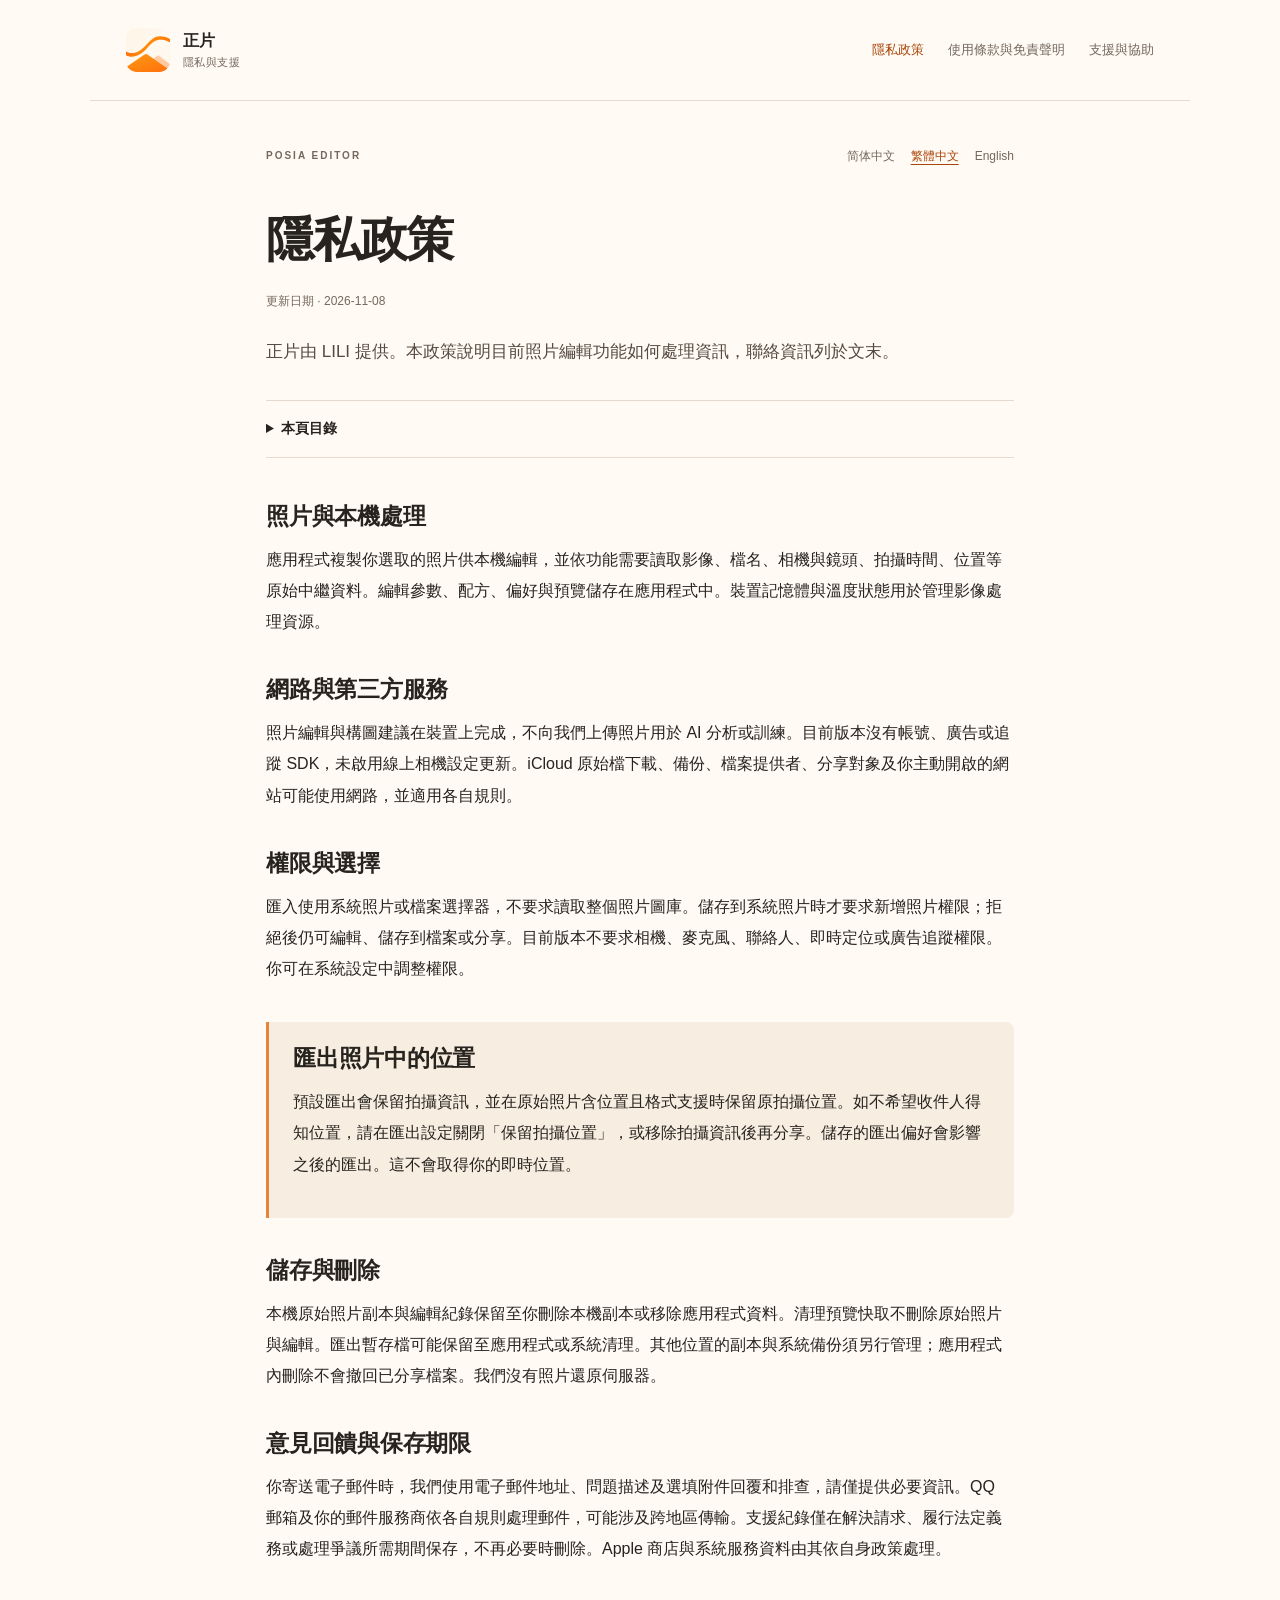
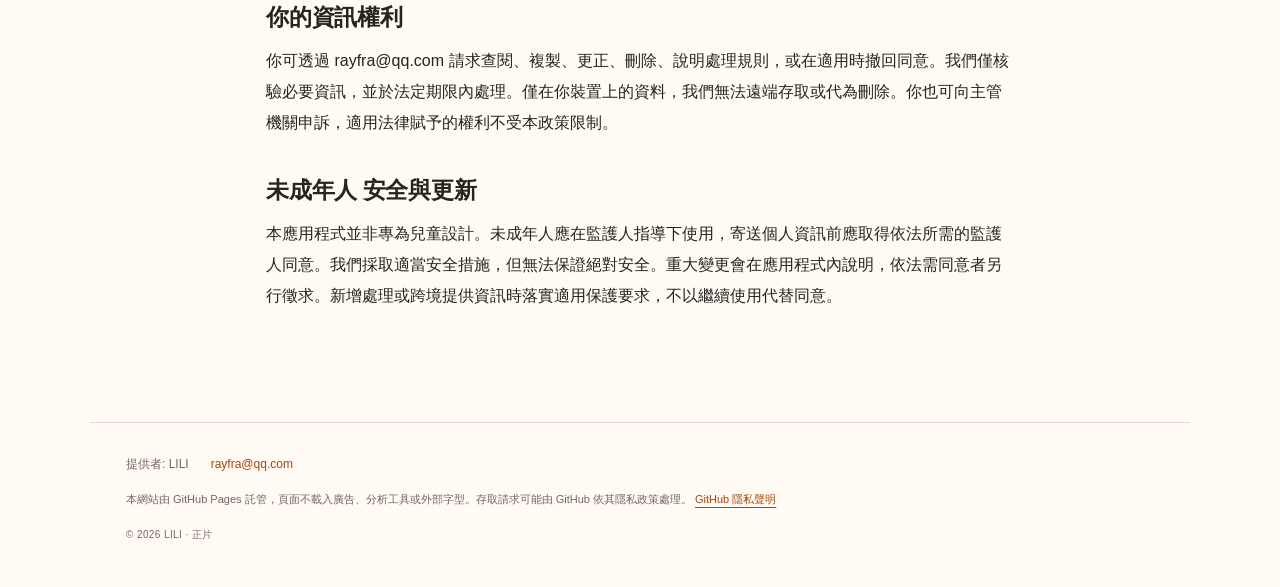
==== privacy-zh-Hant.html @ 7c78d697 "Publish Posia Editor privacy, terms and support pages" ====
<!doctype html>
<html lang="zh-Hant"><head><meta charset="utf-8"><meta name="viewport" content="width=device-width,initial-scale=1">
<title>隱私政策 · 正片</title><meta name="description" content="照片編輯與構圖。這裡提供隱私政策、使用條款和使用協助。">
<link rel="icon" href="icon.svg" type="image/svg+xml"><link rel="stylesheet" href="styles.css"></head>
<body><a class="skip" href="#main">跳到正文</a>
<header class="site-header"><a class="brand" href="index-zh-Hant.html"><img src="icon.svg" width="44" height="44" alt=""><span>正片<small>隱私與支援</small></span></a><nav aria-label="隱私與支援"><a href="privacy-zh-Hant.html" aria-current="page">隱私政策</a><a href="terms-zh-Hant.html">使用條款與免責聲明</a><a href="support-zh-Hant.html">支援與協助</a></nav></header>
<main id="main"><div class="page-top"><span class="eyebrow">POSIA EDITOR</span><nav class="languages" aria-label="語言"><a href="privacy.html" lang="zh-Hans" hreflang="zh-Hans">简体中文</a><a href="privacy-zh-Hant.html" lang="zh-Hant" hreflang="zh-Hant" aria-current="page">繁體中文</a><a href="privacy-en.html" lang="en" hreflang="en">English</a></nav></div><h1>隱私政策</h1><p class="revision">更新日期 · <time datetime="2026-11-08">2026-11-08</time></p><p class="intro">正片由 LILI 提供。本政策說明目前照片編輯功能如何處理資訊，聯絡資訊列於文末。</p><details class="contents"><summary>本頁目錄</summary><ol><li><a href="#local">照片與本機處理</a></li><li><a href="#network">網路與第三方服務</a></li><li><a href="#permissions">權限與選擇</a></li><li><a href="#export">匯出照片中的位置</a></li><li><a href="#storage">儲存與刪除</a></li><li><a href="#support">意見回饋與保存期限</a></li><li><a href="#rights">你的資訊權利</a></li><li><a href="#children-updates">未成年人 安全與更新</a></li></ol></details><article><section id="local"><h2>照片與本機處理</h2><p>應用程式複製你選取的照片供本機編輯，並依功能需要讀取影像、檔名、相機與鏡頭、拍攝時間、位置等原始中繼資料。編輯參數、配方、偏好與預覽儲存在應用程式中。裝置記憶體與溫度狀態用於管理影像處理資源。</p></section><section id="network"><h2>網路與第三方服務</h2><p>照片編輯與構圖建議在裝置上完成，不向我們上傳照片用於 AI 分析或訓練。目前版本沒有帳號、廣告或追蹤 SDK，未啟用線上相機設定更新。iCloud 原始檔下載、備份、檔案提供者、分享對象及你主動開啟的網站可能使用網路，並適用各自規則。</p></section><section id="permissions"><h2>權限與選擇</h2><p>匯入使用系統照片或檔案選擇器，不要求讀取整個照片圖庫。儲存到系統照片時才要求新增照片權限；拒絕後仍可編輯、儲存到檔案或分享。目前版本不要求相機、麥克風、聯絡人、即時定位或廣告追蹤權限。你可在系統設定中調整權限。</p></section><section id="export" class="important"><h2>匯出照片中的位置</h2><p>預設匯出會保留拍攝資訊，並在原始照片含位置且格式支援時保留原拍攝位置。如不希望收件人得知位置，請在匯出設定關閉「保留拍攝位置」，或移除拍攝資訊後再分享。儲存的匯出偏好會影響之後的匯出。這不會取得你的即時位置。</p></section><section id="storage"><h2>儲存與刪除</h2><p>本機原始照片副本與編輯紀錄保留至你刪除本機副本或移除應用程式資料。清理預覽快取不刪除原始照片與編輯。匯出暫存檔可能保留至應用程式或系統清理。其他位置的副本與系統備份須另行管理；應用程式內刪除不會撤回已分享檔案。我們沒有照片還原伺服器。</p></section><section id="support"><h2>意見回饋與保存期限</h2><p>你寄送電子郵件時，我們使用電子郵件地址、問題描述及選填附件回覆和排查，請僅提供必要資訊。QQ 郵箱及你的郵件服務商依各自規則處理郵件，可能涉及跨地區傳輸。支援紀錄僅在解決請求、履行法定義務或處理爭議所需期間保存，不再必要時刪除。Apple 商店與系統服務資料由其依自身政策處理。</p></section><section id="rights"><h2>你的資訊權利</h2><p>你可透過 rayfra@qq.com 請求查閱、複製、更正、刪除、說明處理規則，或在適用時撤回同意。我們僅核驗必要資訊，並於法定期限內處理。僅在你裝置上的資料，我們無法遠端存取或代為刪除。你也可向主管機關申訴，適用法律賦予的權利不受本政策限制。</p></section><section id="children-updates"><h2>未成年人 安全與更新</h2><p>本應用程式並非專為兒童設計。未成年人應在監護人指導下使用，寄送個人資訊前應取得依法所需的監護人同意。我們採取適當安全措施，但無法保證絕對安全。重大變更會在應用程式內說明，依法需同意者另行徵求。新增處理或跨境提供資訊時落實適用保護要求，不以繼續使用代替同意。</p></section></article></main>
<footer><div class="contact-line">提供者: LILI<a href="mailto:rayfra@qq.com">rayfra@qq.com</a></div>
<p>本網站由 GitHub Pages 託管，頁面不載入廣告、分析工具或外部字型。存取請求可能由 GitHub 依其隱私政策處理。 <a href="https://docs.github.com/en/site-policy/privacy-policies/github-privacy-statement">GitHub 隱私聲明</a></p><small>© 2026 LILI · 正片</small></footer></body></html>
---- styles.css ----
:root{color-scheme:light;--paper:#fffaf4;--ink:#27231f;--muted:#73685e;--accent:#aa4508;--line:#e5dacf;--wash:#f7ede0}
*{box-sizing:border-box}html{scroll-padding-top:24px}body{margin:0;background:var(--paper);color:var(--ink);font-family:"Avenir Next","PingFang SC","Microsoft YaHei",sans-serif;font-size:16px;line-height:1.85}a{color:var(--accent);text-underline-offset:4px}a:focus-visible,summary:focus-visible{outline:3px solid var(--accent);outline-offset:5px;border-radius:3px}.skip{position:absolute;left:12px;top:-80px;background:var(--paper);padding:8px 16px;z-index:5}.skip:focus{top:12px}
.site-header{max-width:1100px;margin:auto;padding:28px 36px;display:flex;align-items:center;justify-content:space-between;gap:24px;border-bottom:1px solid var(--line)}.brand{display:flex;align-items:center;gap:13px;text-decoration:none;color:var(--ink);font-weight:650;line-height:1.35}.brand img{display:block}.brand small{display:block;font-size:11px;color:var(--muted);font-weight:400;letter-spacing:.04em;margin-top:4px}.site-header nav{display:flex;gap:24px;font-size:13px}.site-header nav a{color:var(--muted);text-decoration:none}.site-header nav a[aria-current],.site-header nav a:hover{color:var(--accent)}
main{max-width:820px;min-height:50vh;margin:auto;padding:44px 36px 72px}.page-top{display:flex;align-items:center;justify-content:space-between;gap:16px;margin-bottom:42px}.eyebrow{color:var(--muted);font-size:10px;letter-spacing:.2em;font-weight:650}.languages{display:flex;gap:16px;font-size:12px}.languages a{text-decoration:none;color:var(--muted)}.languages a[aria-current]{color:var(--accent);text-decoration:underline}h1,h2{font-family:"Iowan Old Style","Palatino Linotype","Songti SC","Noto Serif CJK SC",serif;font-weight:600;line-height:1.3}h1{font-size:clamp(30px,5vw,48px);letter-spacing:-.025em;margin:0 0 18px}.home-title{font-size:clamp(46px,7vw,68px);margin:8px 0 24px}.revision{font-size:12px;color:var(--muted);margin:0 0 24px}.intro{font-size:17px;color:#554a40;line-height:1.9;margin:0 0 32px;max-width:690px}.contents{border-top:1px solid var(--line);border-bottom:1px solid var(--line);padding:15px 0;margin:32px 0 44px;font-size:14px}.contents summary{cursor:pointer;font-weight:600}.contents ol{padding-inline-start:24px}.contents a{text-decoration:none}article section{margin:0 0 38px;scroll-margin-top:24px}h2{font-size:23px;letter-spacing:-.01em;margin:0 0 12px}p{margin:0 0 16px;overflow-wrap:anywhere}article section p{line-height:1.95}.important{padding:22px 24px;background:var(--wash);border-inline-start:3px solid #e8843a;border-radius:0 8px 8px 0}
.directory{margin-top:50px;border-top:1px solid var(--line)}.directory-row{display:flex;justify-content:space-between;gap:20px;padding:28px 0;border-bottom:1px solid var(--line);text-decoration:none;color:var(--ink)}.directory-row h2{font-size:24px;margin-bottom:7px}.directory-row p{font-size:14px;margin:0;color:var(--muted)}.directory-row>span{font-size:24px;color:var(--accent)}.directory-row:hover h2{color:var(--accent)}.contact-box{border:1px solid var(--line);border-radius:10px;padding:22px 26px;display:flex;flex-direction:column;gap:4px;margin:30px 0 50px}.contact-box>span,.contact-box small{font-size:12px;color:var(--muted)}.contact-box>a{font-size:clamp(20px,4vw,28px);font-weight:500;text-decoration:none;width:fit-content}.contact-box>a span{font-size:20px;margin-inline-start:8px}
footer{max-width:1100px;margin:auto;border-top:1px solid var(--line);padding:30px 36px 42px;color:var(--muted);font-size:12px}footer p{max-width:760px;font-size:11px;margin:14px 0}.contact-line{display:flex;gap:22px;flex-wrap:wrap}.contact-line a{text-decoration:none}footer small{font-size:10px;letter-spacing:.04em}
@media(max-width:650px){.site-header{padding:20px;align-items:flex-start;flex-direction:column;gap:18px}.site-header nav{gap:20px;flex-wrap:wrap;font-size:12px}main{padding:28px 20px 52px}.page-top{flex-wrap:wrap;gap:18px;margin-bottom:32px}.eyebrow{font-size:9px}.languages{gap:15px}.intro{font-size:16px}h2{font-size:21px}.important{padding:18px}.contact-box{padding:20px}footer{padding:26px 20px 32px}.directory-row{padding:24px 0}}@media(prefers-reduced-motion:no-preference){a{transition:color .15s ease}}@media print{.site-header,.page-top,.contents{display:none}body{background:white;color:black}main{max-width:none;padding:0}.important{border:1px solid #777;background:none}footer{padding:16px 0}a{color:inherit}}
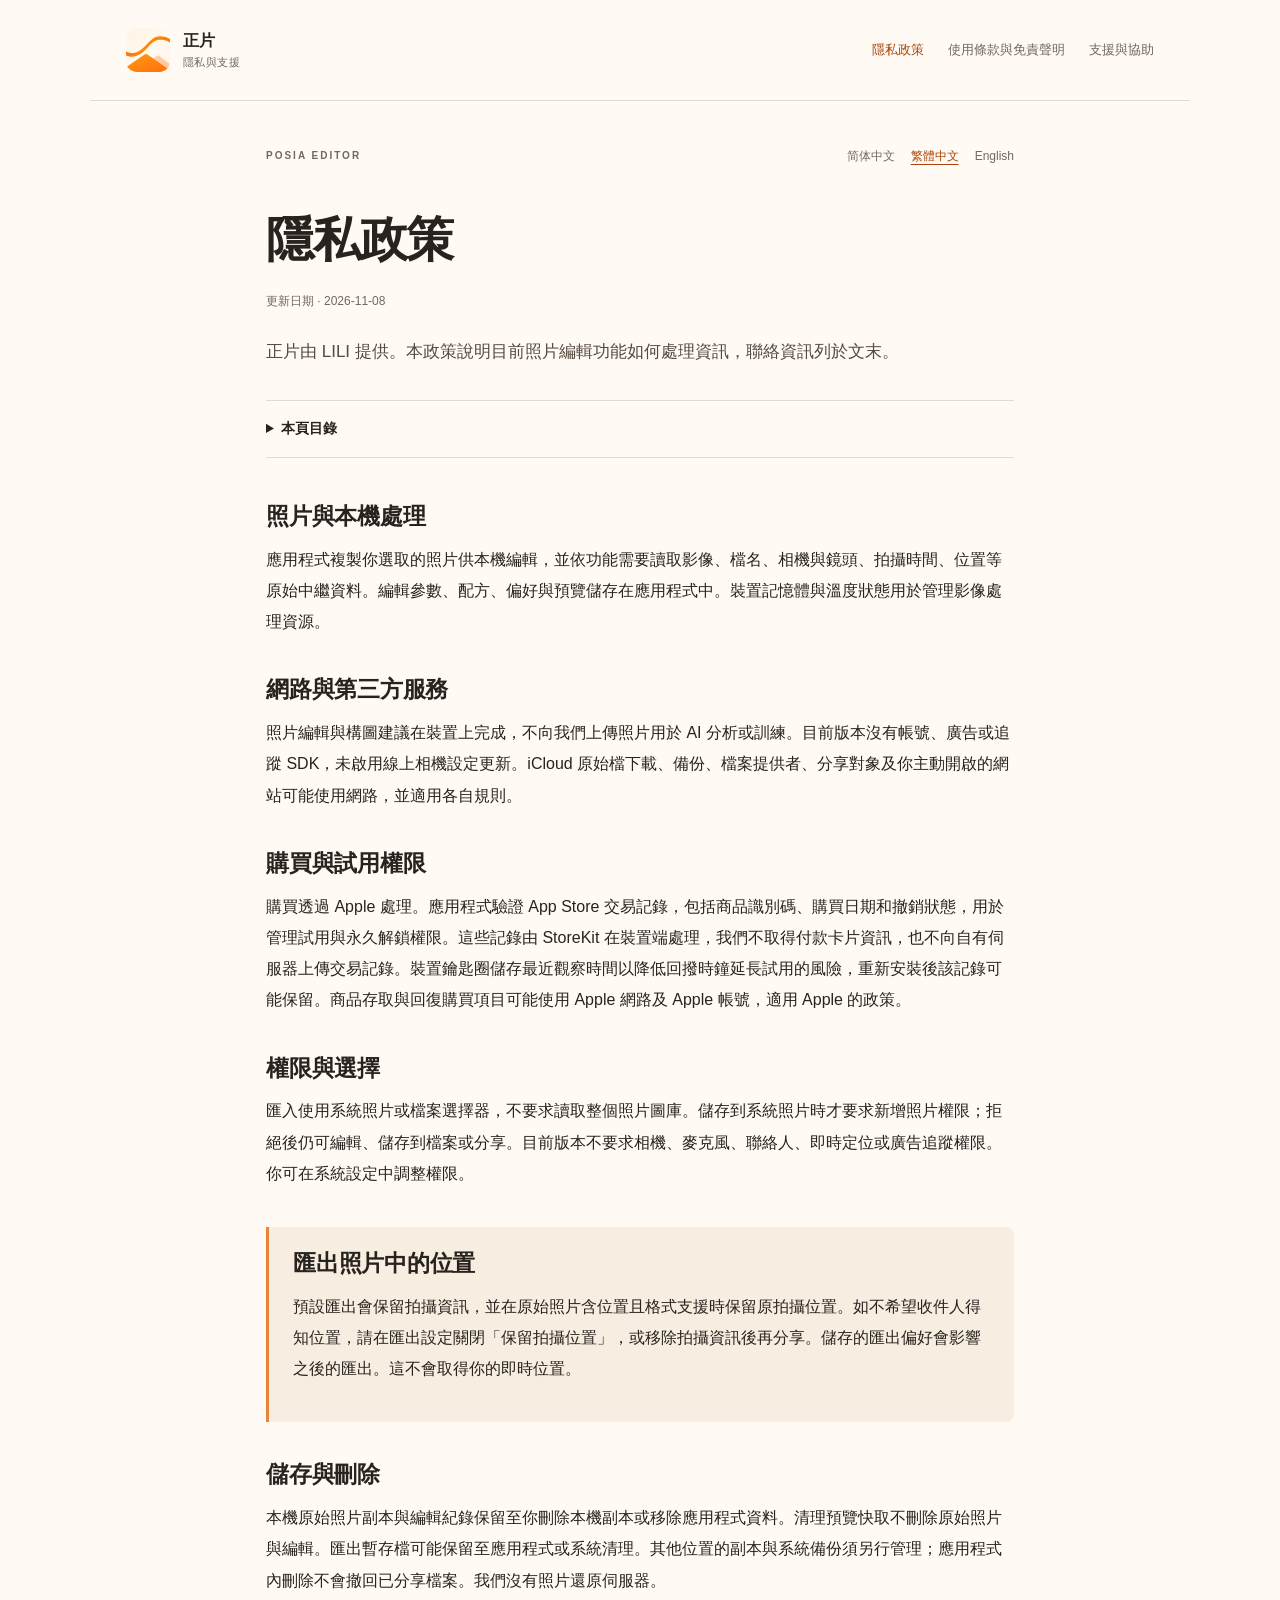
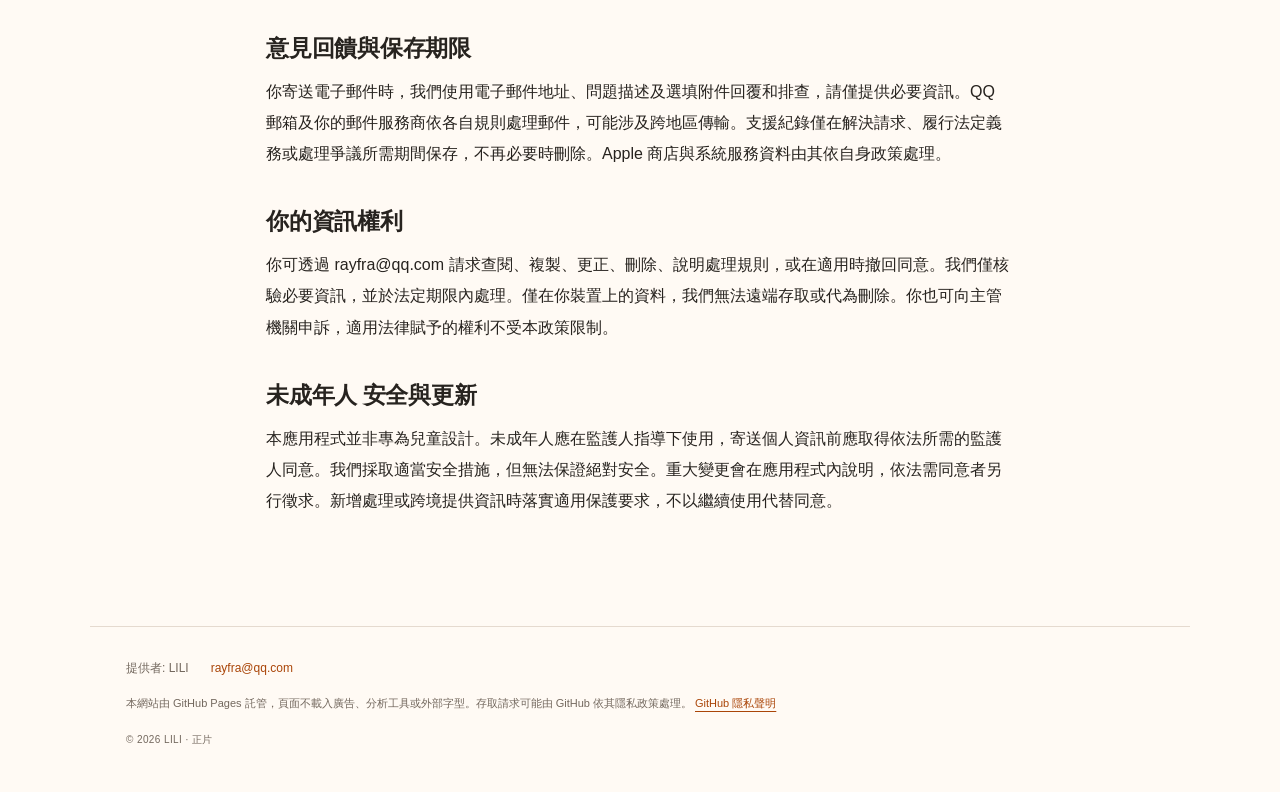
==== commit 05cb06d6: "Sync seven-day trial and lifetime purchase policies from app af9a9a8" ====
--- a/privacy-zh-Hant.html
+++ b/privacy-zh-Hant.html
@@ -4,6 +4,6 @@
 <link rel="icon" href="icon.svg" type="image/svg+xml"><link rel="stylesheet" href="styles.css"></head>
 <body><a class="skip" href="#main">跳到正文</a>
 <header class="site-header"><a class="brand" href="index-zh-Hant.html"><img src="icon.svg" width="44" height="44" alt=""><span>正片<small>隱私與支援</small></span></a><nav aria-label="隱私與支援"><a href="privacy-zh-Hant.html" aria-current="page">隱私政策</a><a href="terms-zh-Hant.html">使用條款與免責聲明</a><a href="support-zh-Hant.html">支援與協助</a></nav></header>
-<main id="main"><div class="page-top"><span class="eyebrow">POSIA EDITOR</span><nav class="languages" aria-label="語言"><a href="privacy.html" lang="zh-Hans" hreflang="zh-Hans">简体中文</a><a href="privacy-zh-Hant.html" lang="zh-Hant" hreflang="zh-Hant" aria-current="page">繁體中文</a><a href="privacy-en.html" lang="en" hreflang="en">English</a></nav></div><h1>隱私政策</h1><p class="revision">更新日期 · <time datetime="2026-11-08">2026-11-08</time></p><p class="intro">正片由 LILI 提供。本政策說明目前照片編輯功能如何處理資訊，聯絡資訊列於文末。</p><details class="contents"><summary>本頁目錄</summary><ol><li><a href="#local">照片與本機處理</a></li><li><a href="#network">網路與第三方服務</a></li><li><a href="#permissions">權限與選擇</a></li><li><a href="#export">匯出照片中的位置</a></li><li><a href="#storage">儲存與刪除</a></li><li><a href="#support">意見回饋與保存期限</a></li><li><a href="#rights">你的資訊權利</a></li><li><a href="#children-updates">未成年人 安全與更新</a></li></ol></details><article><section id="local"><h2>照片與本機處理</h2><p>應用程式複製你選取的照片供本機編輯，並依功能需要讀取影像、檔名、相機與鏡頭、拍攝時間、位置等原始中繼資料。編輯參數、配方、偏好與預覽儲存在應用程式中。裝置記憶體與溫度狀態用於管理影像處理資源。</p></section><section id="network"><h2>網路與第三方服務</h2><p>照片編輯與構圖建議在裝置上完成，不向我們上傳照片用於 AI 分析或訓練。目前版本沒有帳號、廣告或追蹤 SDK，未啟用線上相機設定更新。iCloud 原始檔下載、備份、檔案提供者、分享對象及你主動開啟的網站可能使用網路，並適用各自規則。</p></section><section id="permissions"><h2>權限與選擇</h2><p>匯入使用系統照片或檔案選擇器，不要求讀取整個照片圖庫。儲存到系統照片時才要求新增照片權限；拒絕後仍可編輯、儲存到檔案或分享。目前版本不要求相機、麥克風、聯絡人、即時定位或廣告追蹤權限。你可在系統設定中調整權限。</p></section><section id="export" class="important"><h2>匯出照片中的位置</h2><p>預設匯出會保留拍攝資訊，並在原始照片含位置且格式支援時保留原拍攝位置。如不希望收件人得知位置，請在匯出設定關閉「保留拍攝位置」，或移除拍攝資訊後再分享。儲存的匯出偏好會影響之後的匯出。這不會取得你的即時位置。</p></section><section id="storage"><h2>儲存與刪除</h2><p>本機原始照片副本與編輯紀錄保留至你刪除本機副本或移除應用程式資料。清理預覽快取不刪除原始照片與編輯。匯出暫存檔可能保留至應用程式或系統清理。其他位置的副本與系統備份須另行管理；應用程式內刪除不會撤回已分享檔案。我們沒有照片還原伺服器。</p></section><section id="support"><h2>意見回饋與保存期限</h2><p>你寄送電子郵件時，我們使用電子郵件地址、問題描述及選填附件回覆和排查，請僅提供必要資訊。QQ 郵箱及你的郵件服務商依各自規則處理郵件，可能涉及跨地區傳輸。支援紀錄僅在解決請求、履行法定義務或處理爭議所需期間保存，不再必要時刪除。Apple 商店與系統服務資料由其依自身政策處理。</p></section><section id="rights"><h2>你的資訊權利</h2><p>你可透過 rayfra@qq.com 請求查閱、複製、更正、刪除、說明處理規則，或在適用時撤回同意。我們僅核驗必要資訊，並於法定期限內處理。僅在你裝置上的資料，我們無法遠端存取或代為刪除。你也可向主管機關申訴，適用法律賦予的權利不受本政策限制。</p></section><section id="children-updates"><h2>未成年人 安全與更新</h2><p>本應用程式並非專為兒童設計。未成年人應在監護人指導下使用，寄送個人資訊前應取得依法所需的監護人同意。我們採取適當安全措施，但無法保證絕對安全。重大變更會在應用程式內說明，依法需同意者另行徵求。新增處理或跨境提供資訊時落實適用保護要求，不以繼續使用代替同意。</p></section></article></main>
+<main id="main"><div class="page-top"><span class="eyebrow">POSIA EDITOR</span><nav class="languages" aria-label="語言"><a href="privacy.html" lang="zh-Hans" hreflang="zh-Hans">简体中文</a><a href="privacy-zh-Hant.html" lang="zh-Hant" hreflang="zh-Hant" aria-current="page">繁體中文</a><a href="privacy-en.html" lang="en" hreflang="en">English</a></nav></div><h1>隱私政策</h1><p class="revision">更新日期 · <time datetime="2026-11-08">2026-11-08</time></p><p class="intro">正片由 LILI 提供。本政策說明目前照片編輯功能如何處理資訊，聯絡資訊列於文末。</p><details class="contents"><summary>本頁目錄</summary><ol><li><a href="#local">照片與本機處理</a></li><li><a href="#network">網路與第三方服務</a></li><li><a href="#purchases">購買與試用權限</a></li><li><a href="#permissions">權限與選擇</a></li><li><a href="#export">匯出照片中的位置</a></li><li><a href="#storage">儲存與刪除</a></li><li><a href="#support">意見回饋與保存期限</a></li><li><a href="#rights">你的資訊權利</a></li><li><a href="#children-updates">未成年人 安全與更新</a></li></ol></details><article><section id="local"><h2>照片與本機處理</h2><p>應用程式複製你選取的照片供本機編輯，並依功能需要讀取影像、檔名、相機與鏡頭、拍攝時間、位置等原始中繼資料。編輯參數、配方、偏好與預覽儲存在應用程式中。裝置記憶體與溫度狀態用於管理影像處理資源。</p></section><section id="network"><h2>網路與第三方服務</h2><p>照片編輯與構圖建議在裝置上完成，不向我們上傳照片用於 AI 分析或訓練。目前版本沒有帳號、廣告或追蹤 SDK，未啟用線上相機設定更新。iCloud 原始檔下載、備份、檔案提供者、分享對象及你主動開啟的網站可能使用網路，並適用各自規則。</p></section><section id="purchases"><h2>購買與試用權限</h2><p>購買透過 Apple 處理。應用程式驗證 App Store 交易記錄，包括商品識別碼、購買日期和撤銷狀態，用於管理試用與永久解鎖權限。這些記錄由 StoreKit 在裝置端處理，我們不取得付款卡片資訊，也不向自有伺服器上傳交易記錄。裝置鑰匙圈儲存最近觀察時間以降低回撥時鐘延長試用的風險，重新安裝後該記錄可能保留。商品存取與回復購買項目可能使用 Apple 網路及 Apple 帳號，適用 Apple 的政策。</p></section><section id="permissions"><h2>權限與選擇</h2><p>匯入使用系統照片或檔案選擇器，不要求讀取整個照片圖庫。儲存到系統照片時才要求新增照片權限；拒絕後仍可編輯、儲存到檔案或分享。目前版本不要求相機、麥克風、聯絡人、即時定位或廣告追蹤權限。你可在系統設定中調整權限。</p></section><section id="export" class="important"><h2>匯出照片中的位置</h2><p>預設匯出會保留拍攝資訊，並在原始照片含位置且格式支援時保留原拍攝位置。如不希望收件人得知位置，請在匯出設定關閉「保留拍攝位置」，或移除拍攝資訊後再分享。儲存的匯出偏好會影響之後的匯出。這不會取得你的即時位置。</p></section><section id="storage"><h2>儲存與刪除</h2><p>本機原始照片副本與編輯紀錄保留至你刪除本機副本或移除應用程式資料。清理預覽快取不刪除原始照片與編輯。匯出暫存檔可能保留至應用程式或系統清理。其他位置的副本與系統備份須另行管理；應用程式內刪除不會撤回已分享檔案。我們沒有照片還原伺服器。</p></section><section id="support"><h2>意見回饋與保存期限</h2><p>你寄送電子郵件時，我們使用電子郵件地址、問題描述及選填附件回覆和排查，請僅提供必要資訊。QQ 郵箱及你的郵件服務商依各自規則處理郵件，可能涉及跨地區傳輸。支援紀錄僅在解決請求、履行法定義務或處理爭議所需期間保存，不再必要時刪除。Apple 商店與系統服務資料由其依自身政策處理。</p></section><section id="rights"><h2>你的資訊權利</h2><p>你可透過 rayfra@qq.com 請求查閱、複製、更正、刪除、說明處理規則，或在適用時撤回同意。我們僅核驗必要資訊，並於法定期限內處理。僅在你裝置上的資料，我們無法遠端存取或代為刪除。你也可向主管機關申訴，適用法律賦予的權利不受本政策限制。</p></section><section id="children-updates"><h2>未成年人 安全與更新</h2><p>本應用程式並非專為兒童設計。未成年人應在監護人指導下使用，寄送個人資訊前應取得依法所需的監護人同意。我們採取適當安全措施，但無法保證絕對安全。重大變更會在應用程式內說明，依法需同意者另行徵求。新增處理或跨境提供資訊時落實適用保護要求，不以繼續使用代替同意。</p></section></article></main>
 <footer><div class="contact-line">提供者: LILI<a href="mailto:rayfra@qq.com">rayfra@qq.com</a></div>
 <p>本網站由 GitHub Pages 託管，頁面不載入廣告、分析工具或外部字型。存取請求可能由 GitHub 依其隱私政策處理。 <a href="https://docs.github.com/en/site-policy/privacy-policies/github-privacy-statement">GitHub 隱私聲明</a></p><small>© 2026 LILI · 正片</small></footer></body></html>
